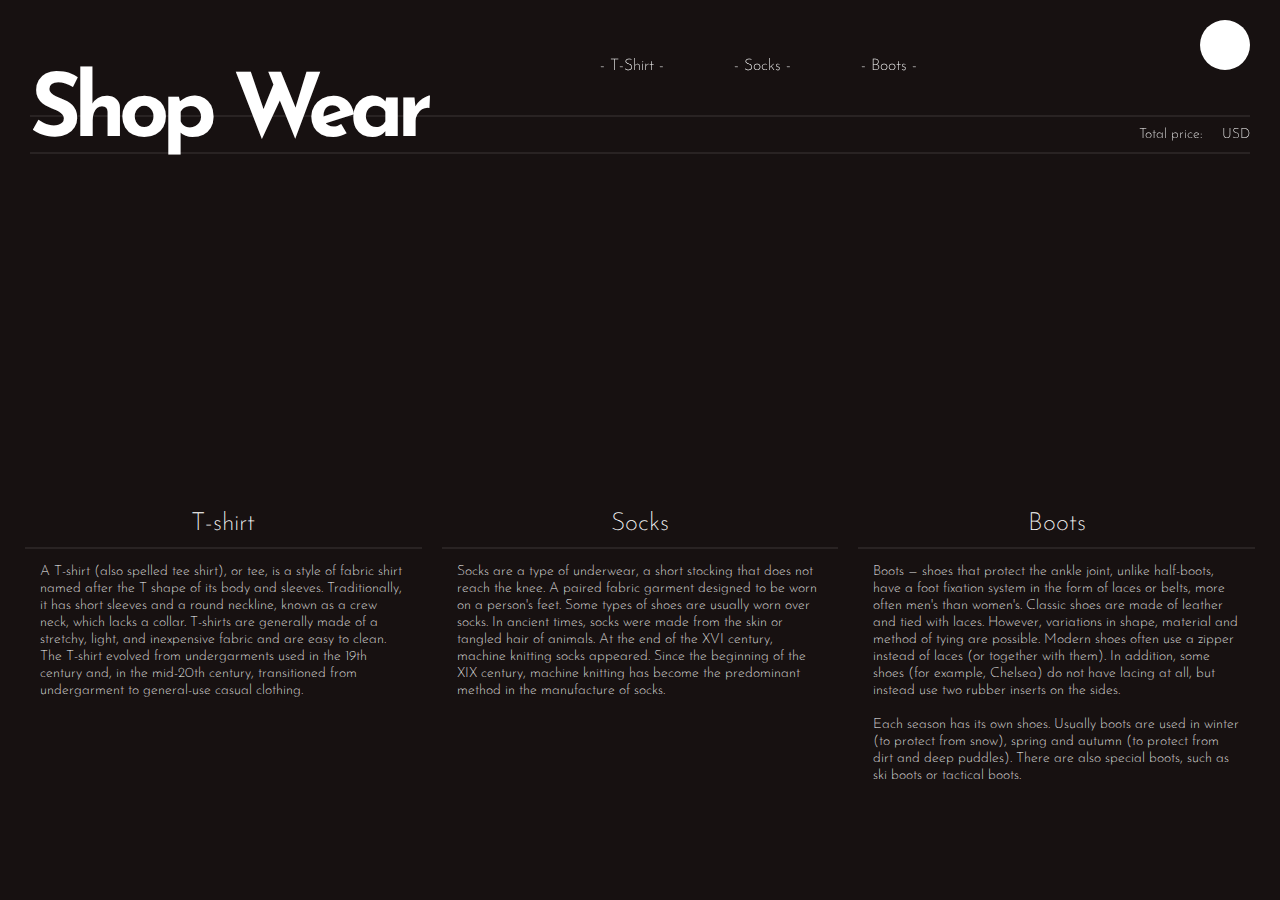
==== index.html @ 359bf280 "Add files via upload" ====
<!DOCTYPE html>
<html>

<head>
  <meta charset="UTF-8" />
  <link href="https://fonts.googleapis.com/css2?family=Josefin+Sans:ital,wght@0,200;0,400;0,500;0,600;1,400&display=swap" rel="stylesheet">
  <meta name="author" content="Alexander Shavrin">
  <link type="image/png" sizes="16x16" rel="icon" href="img/favicon.ico">
  <title>Shop</title>
  <link rel="stylesheet" href="./style.css">
</head>

<body>

  <header id="header" class="header">
    <div class="hamburger-menu">
      <input id="menu__toggle" type="checkbox" />
      <label class="menu__btn" for="menu__toggle">
        <span></span>
      </label>

      <ul class="menu__box">
        <li><a class="menu__item" href="./tshirt/tshirt.html">- T-Shirt -</a></li>
        <li><a class="menu__item" href="./socks/socks.html">- Socks -</a></li>
        <li><a class="menu__item" href="./boots/boots.html">- Boots -</a></li>
      </ul>
    </div>
    <div class="wrapper">
      <div class="container">

        <div class="name"><a class="name-logo" href="./index.html">Shop Wear</a></div>
        <div></div>
        <ul class="menu">
          <li class="menu-item" class="tshirt"><a class="menu-item-link" href="./tshirt/tshirt.html">- T-Shirt -</a></li>
          <li class="menu-item" class="socks"><a class="menu-item-link" href="./socks/socks.html">- Socks -</a></li>
          <li class="menu-item" class="boots"><a class="menu-item-link" href="./boots/boots.html">- Boots -</a></li>
        </ul>
        <a class="menu-basket" href="./basket/basket.html">
          <div id="basket" class="basket">
            <div id="generalCount" class="basket-count">0</div>
          </div>
        </a>
      </div>
      <hr class="line">
      <div class="price">
        <div class="price-item">Total price:</div>
        <div id="generalPrice" class="price-item">0</div>
        <div class="price-item">USD</div>
      </div>
      <hr class="line">
    </div>
  </header>

  <div class="wrapper">
    <main class="main">
      <div class="main-item">
        <a class="main-item__img-link" href="./tshirt/tshirt.html" "><div class="main-item__zoom-tshirt "></div></a>
    <div class="main-item__name "><a class="main-item__name-link " href="./tshirt/tshirt.html "">T-shirt</a>
      </div>
      <hr class="line">
      <p class="main-item__info">
        A T-shirt (also spelled tee shirt), or tee, is a style of fabric shirt named after the T shape of its body and sleeves. Traditionally, it has short sleeves and a round neckline, known as a crew neck, which lacks a collar. T-shirts are generally made of a stretchy, light, and inexpensive fabric and are easy to clean. The T-shirt evolved from undergarments used in the 19th century and, in the mid-20th century, transitioned from undergarment to general-use casual clothing.
      </p>
  </div>

  <div class="main-item">
    <a class="main-item__img-link" href="./socks/socks.html">
      <div class="main-item__zoom-socks"></div>
    </a>
    <div class="main-item__name"><a class="main-item__name-link" href="./socks/socks.html">Socks</a></div>
    <hr class="line">
    <p class="main-item__info">
      Socks are a type of underwear, a short stocking that does not reach the knee. A paired fabric garment designed to be worn on a person's feet. Some types of shoes are usually worn over socks. In ancient times, socks were made from the skin or tangled hair of animals. At the end of the XVI century, machine knitting socks appeared. Since the beginning of the XIX century, machine knitting has become the predominant method in the manufacture of socks.
    </p>
  </div>

  <div class="main-item">
    <a class="main-item__img-link" href="./boots/boots.html">
      <div class="main-item__zoom-boots"></div>
    </a>
    <div class="main-item__name"><a class="main-item__name-link" href="./boots/boots.html">Boots</a></div>
    <hr class="line">
    <p class="main-item__info">
      Boots — shoes that protect the ankle joint, unlike half-boots, have a foot fixation system in the form of laces or belts, more often men's than women's. Classic shoes are made of leather and tied with laces. However, variations in shape, material and method of tying are possible. Modern shoes often use a zipper instead of laces (or together with them). In addition, some shoes (for example, Chelsea) do not have lacing at all, but instead use two rubber inserts on the sides.
      <br>
      <br> Each season has its own shoes. Usually boots are used in winter (to protect from snow), spring and autumn (to protect from dirt and deep puddles). There are also special boots, such as ski boots or tactical boots.
    </p>
  </div>
  </main>
  </div>

  <script src="./js/header-scroll.js"></script>
  <script src="./js/countProducts.js"></script>
  <script>
    let price = localStorage.getItem('sum');
    let count = localStorage.getItem('count');
    let generalPrice = document.getElementById('generalPrice');
    let generalCount = document.getElementById('generalCount');
    generalPrice.innerHTML = price;
    generalCount.innerHTML = count;
  </script>

</body>

</html>
---- style.css ----
*, ::after, ::before {
  box-sizing: border-box;
}

body {
  font-family: "Josefin Sans", sans-serif;
  background-color: rgb(23, 17, 17);
  color: white;
  font-size: 14px;
  margin: 0;
  padding: 0;
  font-weight: 200;
}

a {
  text-decoration: none;
  color: white;
  transition: 0.4s;
}

a:hover {
  color: rgb(177, 115, 115);
}

li {
  list-style-type: none;
}

*, ::after, ::before {
  box-sizing: border-box;
}

.wrapper {
  max-width: 1550px;
  padding-left: 15px;
  padding-right: 15px;
  width: 100%;
  margin: 0 auto;
}
@media (max-width: 768px) {
  .wrapper {
    padding: 0;
  }
}

.container {
  display: flex;
  justify-content: space-between;
  align-items: baseline;
  margin-bottom: 25px;
}
@media (max-width: 1200px) {
  .container {
    align-items: center;
  }
}
@media (max-width: 992px) {
  .container {
    margin-bottom: 0;
  }
}

.header {
  position: fixed;
  padding-top: 20px;
  margin-top: -200px;
  height: 140px;
  width: 100%;
  transition: 0.4s;
  padding-left: 15px;
  padding-right: 15px;
}
@media (max-width: 992px) {
  .header {
    padding-top: 0px;
    margin-top: -150px;
  }
}
@media (max-width: 576px) {
  .header {
    padding-left: 0px;
    padding-right: 0px;
  }
}

.name {
  letter-spacing: -6.9px;
}
@media (max-width: 576px) {
  .name {
    letter-spacing: -4px;
  }
}
.name-logo {
  font-size: 88px;
  position: absolute;
  font-weight: bold;
}
@media (max-width: 1200px) {
  .name-logo {
    position: relative;
    font-size: 66px;
  }
}
@media (max-width: 992px) {
  .name-logo {
    margin-left: 90px;
  }
}
@media (max-width: 576px) {
  .name-logo {
    margin-left: 60px;
    font-size: 50px;
  }
}

.menu {
  display: flex;
  justify-content: space-between;
  align-items: center;
  font-size: 16px;
}
@media (max-width: 992px) {
  .menu {
    display: none;
  }
}
.menu-item {
  margin: 0 35px;
}
@media (max-width: 1200px) {
  .menu-item {
    margin: 0 15px;
  }
}
.menu-item-link:hover {
  font-size: 17px;
}

.hamburger-menu {
  display: none;
}
@media (max-width: 992px) {
  .hamburger-menu {
    display: block;
  }
}

#menu__toggle {
  opacity: 0;
}

#menu__toggle:checked + .menu__btn > span {
  transform: rotate(45deg);
}

#menu__toggle:checked + .menu__btn > span::before {
  top: 0;
  transform: rotate(0deg);
}

#menu__toggle:checked + .menu__btn > span::after {
  top: 0;
  transform: rotate(90deg);
}

#menu__toggle:checked ~ .menu__box {
  left: 0 !important;
}

.menu__btn {
  position: fixed;
  top: 52px;
  width: 30px;
  height: 30px;
  cursor: pointer;
  z-index: 1;
}
@media (max-width: 576px) {
  .menu__btn {
    margin-left: -6px;
  }
}

.menu__btn > span, .menu__btn > span::before, .menu__btn > span::after {
  display: block;
  position: absolute;
  width: 100%;
  height: 2px;
  background-color: #616161;
  transition-duration: 0.25s;
}

.menu__btn > span::before {
  content: "";
  top: -8px;
}

.menu__btn > span::after {
  content: "";
  top: 8px;
}

.menu__box {
  display: block;
  position: fixed;
  top: 0;
  left: -100%;
  width: 100%;
  height: 100%;
  margin: 0;
  padding: 120px 0;
  list-style: none;
  background-color: #ECEFF1;
  box-shadow: 2px 2px 6px rgba(0, 0, 0, 0.4);
  transition-duration: 0.25s;
}

.menu__item {
  display: block;
  padding: 12px 24px;
  color: #1e0a0a;
  font-size: 50px;
  margin-bottom: 25px;
  text-decoration: none;
  transition-duration: 0.25s;
}

.menu__item:hover {
  background-color: rgb(23, 17, 17);
  color: white;
}

@media (max-width: 576px) {
  .menu-basket {
    margin-right: 15px;
  }
}

.basket {
  font-weight: 400;
}
.basket-count {
  width: 50px;
  height: 50px;
  padding-top: 20px;
  color: black;
  text-align: center;
  background: url(./img/shopping-bag.png) white;
  border-radius: 69%;
  background-size: 100%;
  transition: 0.4s;
}
.basket-count:hover {
  opacity: 0.7;
}

.price {
  display: flex;
  justify-content: end;
  margin: 10px auto;
  align-items: baseline;
}
@media (max-width: 576px) {
  .price {
    margin-right: 15px;
  }
}
.price-item:not(:first-child) {
  margin-left: 10px;
}

.line {
  border: 1px solid rgba(253, 253, 253, 0.08);
}

.main {
  margin-top: 200px;
  display: flex;
  justify-content: space-around;
  align-items: baseline;
  margin-bottom: 100px;
  line-height: 17px;
}
@media (max-width: 992px) {
  .main {
    margin-top: 150px;
    flex-wrap: wrap;
  }
}
.main-item {
  width: 450px;
  margin: 0 auto;
  padding: 0 10px;
}
@media (max-width: 992px) {
  .main-item {
    width: 100%;
    margin-bottom: 40px;
  }
}
.main-item__zoom-boots, .main-item__zoom-socks, .main-item__zoom-tshirt {
  width: 250px;
  height: 300px;
  overflow: hidden;
  margin: 0 auto;
}
.main-item__zoom-boots:before {
  background: url(./img/shoes-one-front.jpg) no-repeat center;
}
.main-item__zoom-socks:before {
  background: url(./img/soks-one.jpg) no-repeat center;
}
.main-item__zoom-tshirt:before {
  background: url(./img/tshirt-one-front.jpg) no-repeat center;
}
.main-item__zoom-boots:before, .main-item__zoom-socks:before, .main-item__zoom-tshirt:before {
  background-size: cover;
  content: "";
  display: block;
  width: 100%;
  height: 100%;
  transition: all 0.3s ease-in-out;
}
.main-item__zoom-boots:hover:before, .main-item__zoom-socks:hover:before, .main-item__zoom-tshirt:hover:before {
  transform: scale(1.2);
  opacity: 0.7;
}
.main-item__name {
  margin: 15px auto;
  text-align: center;
  font-size: 25px;
}
.main-item__info {
  padding: 0 15px;
}
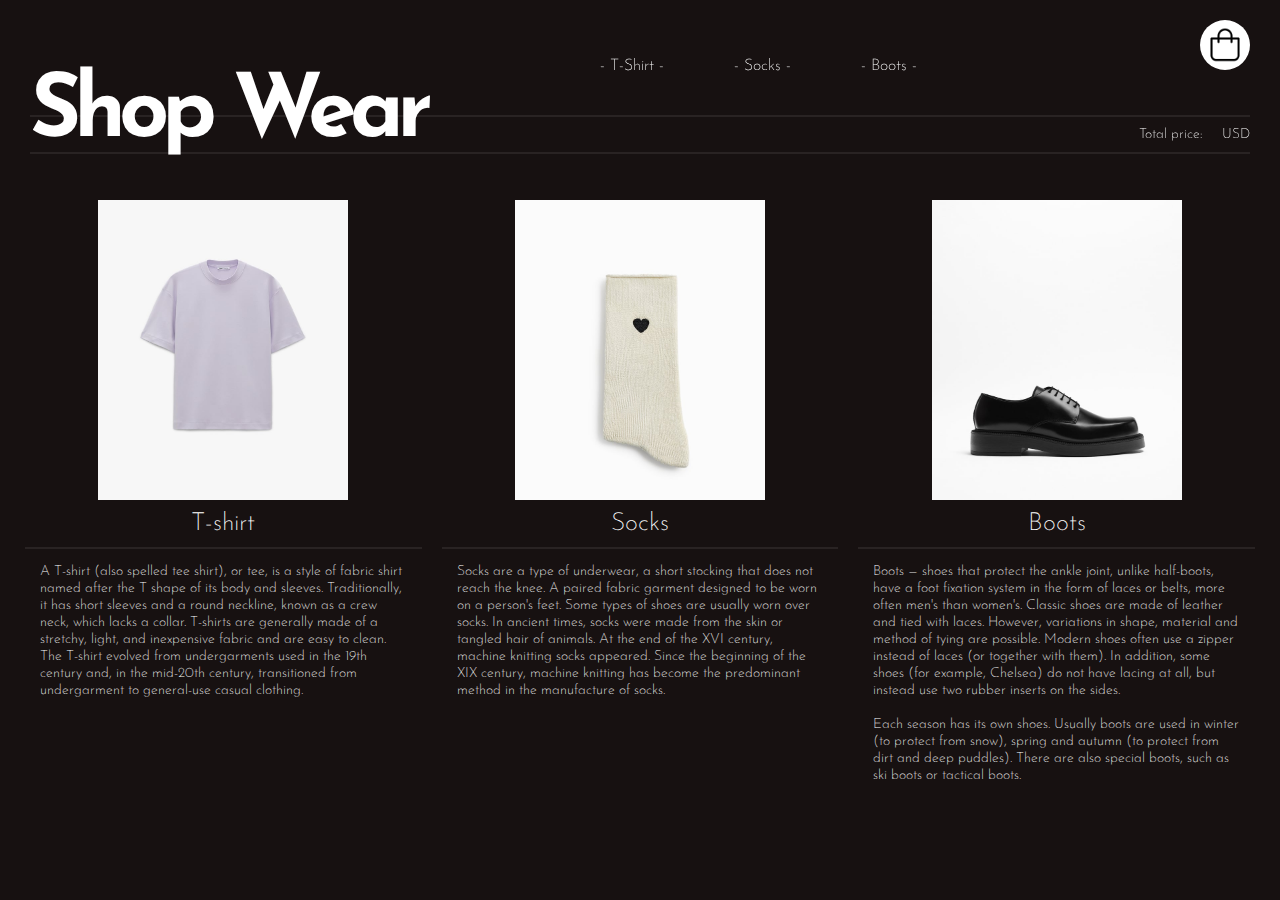
==== commit 99bad5f1: "Update index.html" ====
--- a/index.html
+++ b/index.html
@@ -5,6 +5,7 @@
   <meta charset="UTF-8" />
   <link href="https://fonts.googleapis.com/css2?family=Josefin+Sans:ital,wght@0,200;0,400;0,500;0,600;1,400&display=swap" rel="stylesheet">
   <meta name="author" content="Alexander Shavrin">
+  <meta name="viewport" content="width=device-width; initial-scale=1">
   <link type="image/png" sizes="16x16" rel="icon" href="img/favicon.ico">
   <title>Shop</title>
   <link rel="stylesheet" href="./style.css">
@@ -102,4 +103,4 @@
 
 </body>
 
-</html>+</html>
